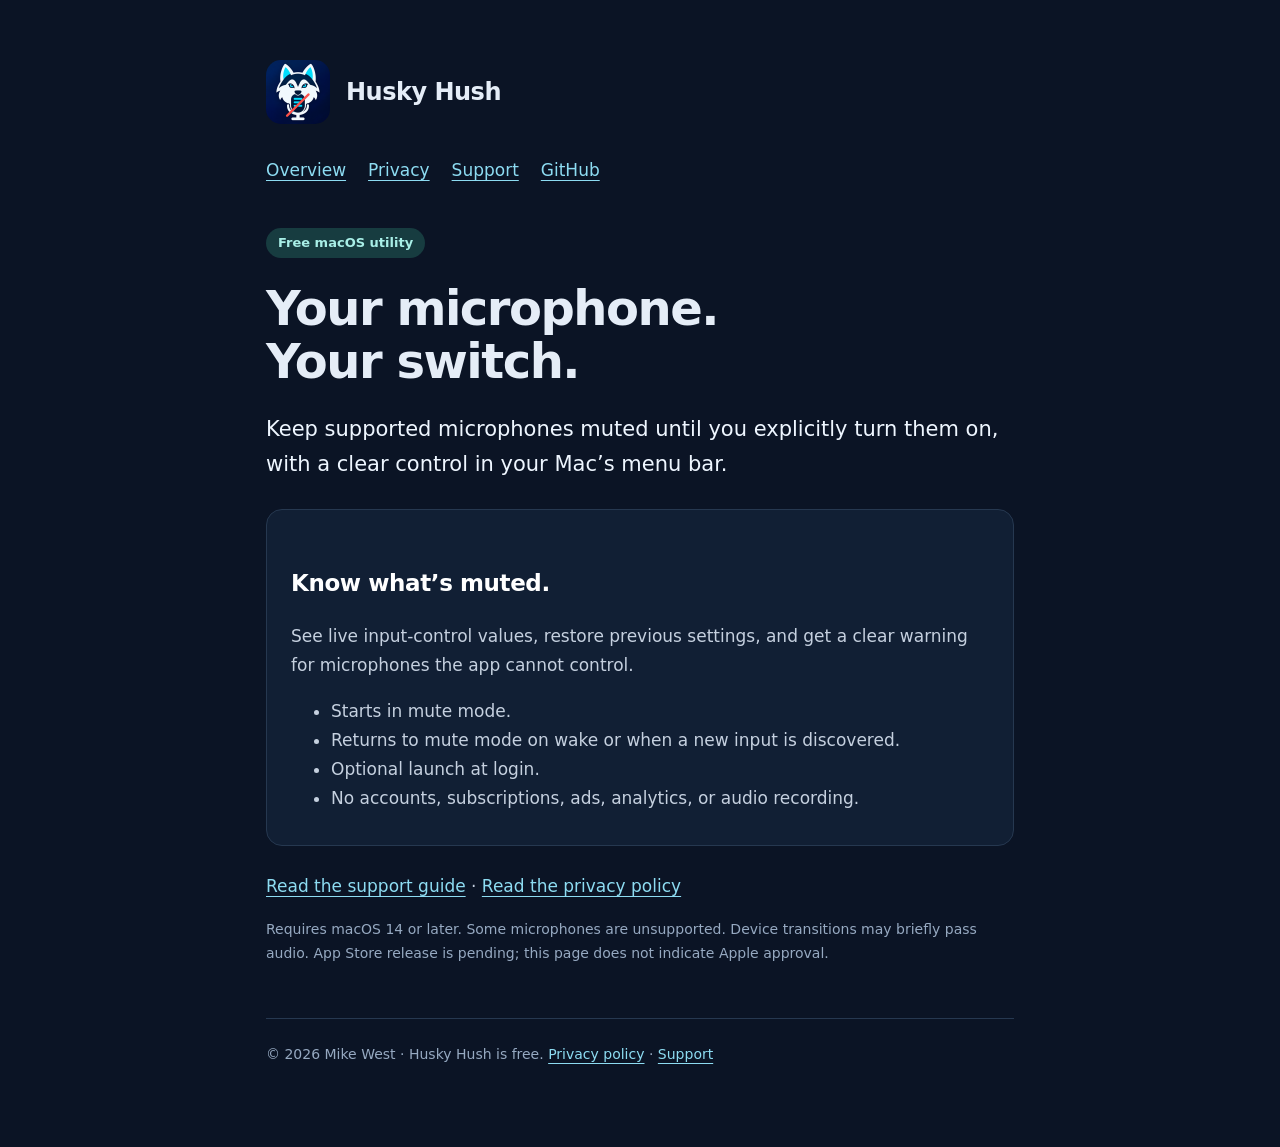
==== docs/index.html @ 2dc3cba8 "Add Husky Hush app, privacy and support pages, and Xcode distribution setup" ====
<!doctype html>
<html lang="en"><head><meta charset="utf-8"><meta name="viewport" content="width=device-width,initial-scale=1"><meta name="description" content="Husky Hush: free microphone controls for your Mac. Privacy policy and support."><title>Microphone controls for Mac · Husky Hush</title><link rel="stylesheet" href="style.css"><link rel="icon" href="assets/icon.png"></head><body><main><header><img src="assets/icon.png" alt="Husky Hush icon" width="64" height="64"><span>Husky Hush</span></header><nav aria-label="Main navigation"><a href="./">Overview</a><a href="privacy.html">Privacy</a><a href="support.html">Support</a><a href="https://github.com/mykamel/Husky-Hush">GitHub</a></nav><span class="badge">Free macOS utility</span><h1>Your microphone.<br>Your switch.</h1><p class="lead">Keep supported microphones muted until you explicitly turn them on, with a clear control in your Mac’s menu bar.</p><section><h2>Know what’s muted.</h2><p>See live input-control values, restore previous settings, and get a clear warning for microphones the app cannot control.</p><ul><li>Starts in mute mode.</li><li>Returns to mute mode on wake or when a new input is discovered.</li><li>Optional launch at login.</li><li>No accounts, subscriptions, ads, analytics, or audio recording.</li></ul></section><p><a href="support.html">Read the support guide</a> · <a href="privacy.html">Read the privacy policy</a></p><p class="meta">Requires macOS 14 or later. Some microphones are unsupported. Device transitions may briefly pass audio. App Store release is pending; this page does not indicate Apple approval.</p><footer>© 2026 Mike West · Husky Hush is free. <a href="privacy.html">Privacy policy</a> · <a href="support.html">Support</a></footer></main></body></html>
---- docs/style.css ----
*{box-sizing:border-box}html{color-scheme:dark}body{margin:0;background:#0b1425;color:#e5edf7;font:17px/1.7 system-ui,-apple-system,sans-serif}main{max-width:800px;margin:auto;padding:60px 26px 80px}header{display:flex;align-items:center;gap:16px;margin-bottom:32px}header img{width:64px;height:64px;border-radius:15px}header span{font-weight:750;font-size:24px;letter-spacing:-.5px}nav{display:flex;gap:22px;flex-wrap:wrap;margin:20px 0 42px}a{color:#8ddcf2;text-underline-offset:4px}h1{font-size:clamp(32px,6vw,48px);letter-spacing:-1.5px;line-height:1.1;margin:24px 0}h2{font-size:23px;margin-top:38px;color:#fff;letter-spacing:-.4px}p,li{color:#c5d0df}.lead{font-size:21px;color:#eef6ff}.meta,footer{color:#96a9c1;font-size:14px}section{padding:16px 24px;border:1px solid #263850;border-radius:16px;background:#111f34;margin:26px 0}.badge{display:inline-block;background:#173c40;color:#a8efe7;border-radius:99px;padding:4px 12px;font-size:13px;font-weight:700}footer{border-top:1px solid #263850;margin-top:52px;padding-top:24px}code{font-size:.95em}
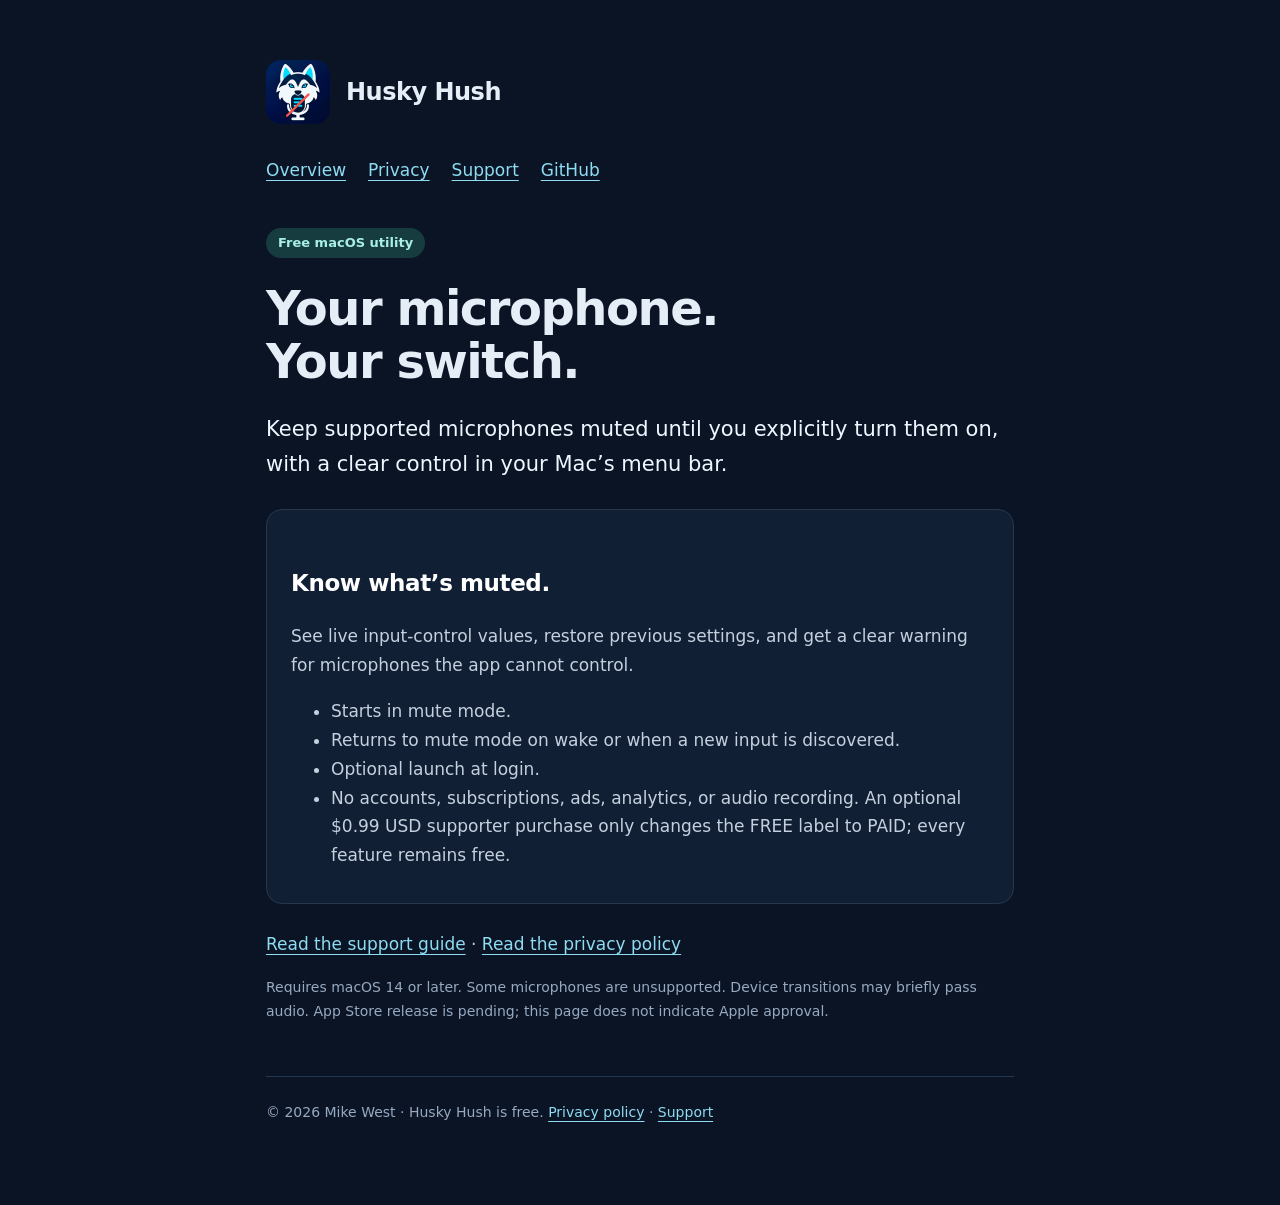
==== commit 308dc422: "Add optional $0.99 cosmetic supporter purchase with StoreKit lifecycle tests" ====
--- a/docs/index.html
+++ b/docs/index.html
@@ -1,2 +1,2 @@
 <!doctype html>
-<html lang="en"><head><meta charset="utf-8"><meta name="viewport" content="width=device-width,initial-scale=1"><meta name="description" content="Husky Hush: free microphone controls for your Mac. Privacy policy and support."><title>Microphone controls for Mac · Husky Hush</title><link rel="stylesheet" href="style.css"><link rel="icon" href="assets/icon.png"></head><body><main><header><img src="assets/icon.png" alt="Husky Hush icon" width="64" height="64"><span>Husky Hush</span></header><nav aria-label="Main navigation"><a href="./">Overview</a><a href="privacy.html">Privacy</a><a href="support.html">Support</a><a href="https://github.com/mykamel/Husky-Hush">GitHub</a></nav><span class="badge">Free macOS utility</span><h1>Your microphone.<br>Your switch.</h1><p class="lead">Keep supported microphones muted until you explicitly turn them on, with a clear control in your Mac’s menu bar.</p><section><h2>Know what’s muted.</h2><p>See live input-control values, restore previous settings, and get a clear warning for microphones the app cannot control.</p><ul><li>Starts in mute mode.</li><li>Returns to mute mode on wake or when a new input is discovered.</li><li>Optional launch at login.</li><li>No accounts, subscriptions, ads, analytics, or audio recording.</li></ul></section><p><a href="support.html">Read the support guide</a> · <a href="privacy.html">Read the privacy policy</a></p><p class="meta">Requires macOS 14 or later. Some microphones are unsupported. Device transitions may briefly pass audio. App Store release is pending; this page does not indicate Apple approval.</p><footer>© 2026 Mike West · Husky Hush is free. <a href="privacy.html">Privacy policy</a> · <a href="support.html">Support</a></footer></main></body></html>
+<html lang="en"><head><meta charset="utf-8"><meta name="viewport" content="width=device-width,initial-scale=1"><meta name="description" content="Husky Hush: free microphone controls for your Mac. Privacy policy and support."><title>Microphone controls for Mac · Husky Hush</title><link rel="stylesheet" href="style.css"><link rel="icon" href="assets/icon.png"></head><body><main><header><img src="assets/icon.png" alt="Husky Hush icon" width="64" height="64"><span>Husky Hush</span></header><nav aria-label="Main navigation"><a href="./">Overview</a><a href="privacy.html">Privacy</a><a href="support.html">Support</a><a href="https://github.com/mykamel/Husky-Hush">GitHub</a></nav><span class="badge">Free macOS utility</span><h1>Your microphone.<br>Your switch.</h1><p class="lead">Keep supported microphones muted until you explicitly turn them on, with a clear control in your Mac’s menu bar.</p><section><h2>Know what’s muted.</h2><p>See live input-control values, restore previous settings, and get a clear warning for microphones the app cannot control.</p><ul><li>Starts in mute mode.</li><li>Returns to mute mode on wake or when a new input is discovered.</li><li>Optional launch at login.</li><li>No accounts, subscriptions, ads, analytics, or audio recording. An optional $0.99 USD supporter purchase only changes the FREE label to PAID; every feature remains free.</li></ul></section><p><a href="support.html">Read the support guide</a> · <a href="privacy.html">Read the privacy policy</a></p><p class="meta">Requires macOS 14 or later. Some microphones are unsupported. Device transitions may briefly pass audio. App Store release is pending; this page does not indicate Apple approval.</p><footer>© 2026 Mike West · Husky Hush is free. <a href="privacy.html">Privacy policy</a> · <a href="support.html">Support</a></footer></main></body></html>
